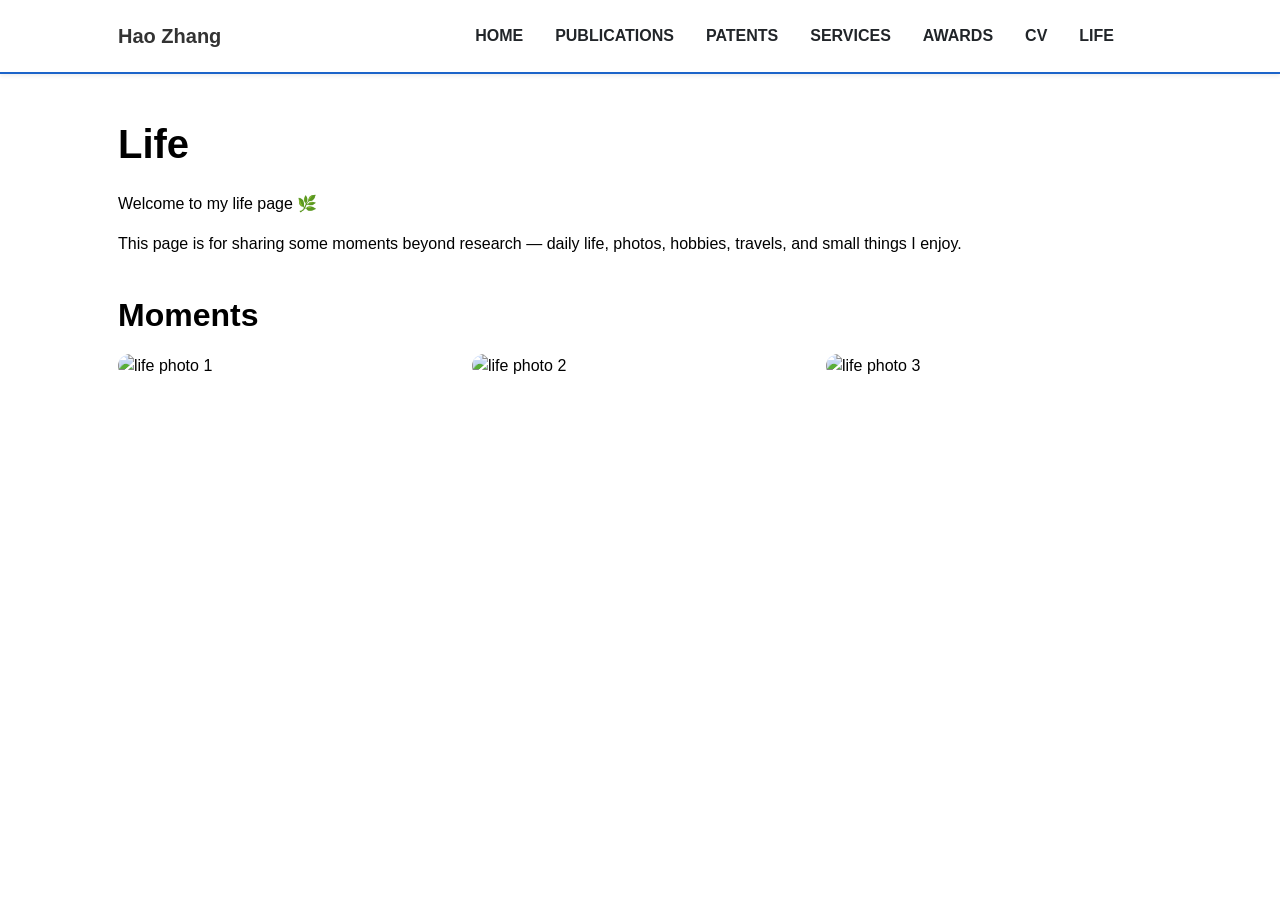
==== life.html @ d8cf9baf "ted" ====
<!DOCTYPE html>
<html lang="en">
<head>
    <meta charset="utf-8" />
    <meta name="viewport" content="width=device-width, initial-scale=1" />
    <title>Hao Zhang | Life</title>

    <link rel="icon" type="image/x-icon" href="static/assets/Hao.ico" />
    <link href="https://cdn.jsdelivr.net/npm/bootstrap-icons@1.5.0/font/bootstrap-icons.css" rel="stylesheet" />
    <link type="text/css" href="static/css/styles.css" rel="stylesheet" />
    <link type="text/css" href="static/css/main.css" rel="stylesheet" />
</head>

<body>
    <nav class="header navbar navbar-expand-lg navbar-light fixed-top shadow-sm" id="mainNav">
        <div class="container px-5">
            <a class="navbar-brand fw-bold" href="index.html">Hao Zhang</a>
            <button class="navbar-toggler" type="button" data-bs-toggle="collapse" data-bs-target="#navbarResponsive">
                MENU
                <i class="bi-list"></i>
            </button>
            <div class="collapse navbar-collapse" id="navbarResponsive">
                <ul class="navbar-nav ms-auto me-4 my-3 my-lg-0">
                    <li class="nav-item"><a class="nav-link me-lg-3" href="index.html">HOME</a></li>
                    <li class="nav-item"><a class="nav-link me-lg-3" href="index.html#publications">PUBLICATIONS</a></li>
                    <li class="nav-item"><a class="nav-link me-lg-3" href="index.html#patents">PATENTS</a></li>
                    <li class="nav-item"><a class="nav-link me-lg-3" href="index.html#services">SERVICES</a></li>
                    <li class="nav-item"><a class="nav-link me-lg-3" href="index.html#awards">AWARDS</a></li>
                    <li class="nav-item"><a class="nav-link me-lg-3" href="static/assets/Hao_Zhang_CV.pdf" target="_blank">CV</a></li>
                    <li class="nav-item"><a class="nav-link me-lg-3" href="life.html">LIFE</a></li>
                </ul>
            </div>
        </div>
    </nav>

    <section style="padding-top: 120px; padding-bottom: 40px;">
        <div class="container px-5">
            <h1 style="margin-bottom: 24px;">Life</h1>
            <p>Welcome to my life page 🌿</p>
            <p>
                This page is for sharing some moments beyond research —
                daily life, photos, hobbies, travels, and small things I enjoy.
            </p>

            <h2 style="margin-top: 40px;">Moments</h2>
            <div style="display: grid; grid-template-columns: repeat(auto-fit, minmax(220px, 1fr)); gap: 18px; margin-top: 20px;">
                <img src="static/assets/img/life1.jpg" style="width: 100%; border-radius: 14px;" alt="life photo 1">
                <img src="static/assets/img/life2.jpg" style="width: 100%; border-radius: 14px;" alt="life photo 2">
                <img src="static/assets/img/life3.jpg" style="width: 100%; border-radius: 14px;" alt="life photo 3">
            </div>
        </div>
    </section>

    <script defer src="static/js/bootstrap.bundle.min.js"></script>
</body>
</html>
---- static/css/main.css ----
@import "./styles.css";

:root {
    --h-title-color: #1c64c9;
    --background-color: #ffffff;
    --text-color: #000000;
    --top-section-bg: linear-gradient(45deg, #fcfcfc, #ffffff);
    --icon-color: #1c64c9;
}

body {
    background-color: var(--background-color);
    color: var(--text-color);
}

body.dark-mode {
    --h-title-color: #f0a500;
    --background-color: #3a3535;
    --text-color: #ffffff;
    --top-section-bg: linear-gradient(45deg, #2b2b2b, #1e1e1e);
    --icon-color: #f0a500;
}

/* 统一页面各 section 底色，不再区分浅灰块 */
.bg-gradient-primary-to-secondary-light,
.bg-gradient-primary-to-secondary-gray {
    background: var(--background-color) !important;
}

/* section 本体统一底色 + 压缩上下间距 */
section {
    background-color: var(--background-color);
    padding: 18px 0;
    margin: 0;
}

/* section 标题区域收紧 */
section header {
    margin-bottom: 8px;
}

section header h2 {
    font-family: "Kanit", -apple-system, BlinkMacSystemFont, "Segoe UI", Roboto, "Helvetica Neue", Arial, sans-serif, "Apple Color Emoji", "Segoe UI Emoji", "Segoe UI Symbol", "Noto Color Emoji" !important;
    color: var(--h-title-color);
    font-size: 2.3rem;
    line-height: 1.8;
    margin-top: 0;
    margin-bottom: 0;
}

/* 正文 */
section .main-body {
    font-size: 1.15rem;
    font-weight: 300;
    line-height: 2rem;
    margin-top: 0;
    padding-top: 0;
}

section .main-body > *:first-child {
    margin-top: 0;
}

section .main-body > *:last-child {
    margin-bottom: 0;
}

/* 首页里图标和 About me 的距离 */
.social-icons {
    display: flex;
    flex-wrap: wrap;
    gap: 16px;
    align-items: center;
    margin: 0 0 22px 0;
    line-height: 1;
}

.social-link {
    display: inline-flex;
    align-items: center;
    gap: 6px;
    text-decoration: none !important;
    font-size: 0.95rem;
    font-weight: 500;
    color: #444;
    transition: opacity 0.2s ease, transform 0.2s ease;
}

.social-link span {
    line-height: 1;
}

.social-link:hover {
    opacity: 0.8;
    transform: translateY(-1px);
}

.social-icons .icon-github {
    color: #000000;
}

.dark-mode .social-icons .icon-github {
    color: #ffffff;
}

.dark-mode .social-link {
    color: #eaeaea;
}

/* home 里标题别再贴上去 */
#home-md h1,
#home-md h2,
#home-md h3,
#home-md h4 {
    margin-top: 0;
    margin-bottom: 10px;
}

/* Publications 再额外收紧一点 */
#publications {
    padding-top: 8px;
    padding-bottom: 12px;
}

#publications header {
    margin-bottom: 4px;
}

#publications .main-body {
    margin-top: 0;
    padding-top: 0;
}

.pub-card:first-child {
    margin-top: 0;
}

/* 导航栏 */
.navbar .nav-link {
    color: #333;
}

.dark-mode .navbar {
    background-color: #1e1e1e !important;
    --text-color: #f0a500;
}

.navbar .nav-link:hover {
    color: #1c64c9 !important;
}

.navbar .navbar-brand {
    color: #333;
}

.navbar .navbar-brand:hover {
    color: #1c64c9 !important;
}

.dark-mode .navbar .nav-link {
    color: #ffffff !important;
}

.dark-mode .navbar .nav-link:hover {
    color: #f0a500 !important;
}

.dark-mode .navbar .navbar-brand {
    color: #ffffff !important;
}

.dark-mode .navbar .navbar-brand:hover {
    color: #f0a500 !important;
}

/* 正文链接 */
.container a {
    color: #1c64c9;
    text-decoration: none;
}

.container a:hover {
    color: #1553a4;
    text-decoration: underline;
}

.dark-mode .container a {
    color: #bb86fc;
}

.dark-mode .container a:hover {
    color: #d2a8ff;
    text-decoration: underline;
}

/* footer 链接 */
.footer a,
footer a {
    color: #ffffff !important;
}

/* 页头 */
.header {
    border-bottom: solid 2px var(--h-title-color);
    z-index: 10000;
}

.bg-bottom {
    background-color: var(--h-title-color);
}

/* 顶部大图 */
.top-section {
    position: relative;
    padding: 10rem 0;
    background-position: center;
    background-size: cover;
    height: 35rem;
}

.top-section h2 {
    font-weight: 400;
}

.top-section .top-section-content {
    position: relative;
    z-index: 1;
}

.top-section:before {
    content: "";
    position: absolute;
    top: 0;
    left: 0;
    width: 100%;
    height: 100%;
    background: rgba(0, 0, 0, 0.5);
}

/* 深色模式下也统一 section 底色 */
.dark-mode .bg-gradient-primary-to-secondary-light,
.dark-mode .bg-gradient-primary-to-secondary-gray {
    background: var(--background-color) !important;
}

.on-top {
    position: relative;
    z-index: 10000;
}

.top-bg {
    background-position: center;
    background-size: fill;
    width: 100%;
    height: 100%;
}

.top-bg::before {
    content: "";
    position: absolute;
    top: 0;
    left: 0;
    width: 100%;
    height: 100%;
    background: rgba(0, 0, 0, 0.4);
}

/* 头像 */
#avatar {
    position: relative;
    height: 0;
    top: min(-65px, max(-100px, calc(-1 * 100vw / 12)));
    max-width: 55em;
    margin: 0 1.5rem 0 0;
    float: right;
    z-index: 9000;
}

#avatar img {
    height: max(150px, min(230px, calc(100vw / 6)));
    box-shadow: 5px 5px 5px rgba(0, 0, 0, 0.2);
}

@media screen and (max-width: 991px) {
    #avatar {
        margin: 0;
    }
}

/* publication 卡片 */
.pub-card {
    display: flex;
    align-items: flex-start;
    gap: 20px;
    margin: 0 0 22px 0;
    padding: 18px;
    border: 1px solid rgba(0, 0, 0, 0.08);
    border-radius: 16px;
    background: var(--background-color);
    box-shadow: 0 2px 10px rgba(0, 0, 0, 0.04);
}

.pub-image-wrap {
    width: 420px;
    max-width: 48%;
    overflow: hidden;
    border-radius: 12px;
    flex-shrink: 0;
}

.pub-image {
    width: 100%;
    height: auto;
    display: block;
    border-radius: 12px;
    transition: transform 0.35s ease;
}

.pub-image:hover {
    transform: scale(1.08);
}

.pub-content {
    flex: 1;
}

.pub-authors,
.pub-title,
.pub-venue,
.pub-links {
    margin: 0 0 10px 0;
    line-height: 1.6;
}

.pub-title {
    font-size: 1.25rem;
    font-weight: 700;
}

.pub-venue {
    font-style: italic;
    color: #555;
}

.dark-mode .pub-venue {
    color: #d0d0d0;
}

.pub-links a {
    text-decoration: none;
}

.pub-links a:hover {
    text-decoration: underline;
}

@media screen and (max-width: 768px) {
    .pub-card {
        flex-direction: column;
    }

    .pub-image-wrap {
        width: 100%;
        max-width: 100%;
    }
}

/* 主题切换按钮 */
#theme-toggle {
    background: none;
    border: none;
    font-size: 1.5rem;
    padding: 0;
    vertical-align: middle;
    border-radius: 5px;
    margin-left: 10px;
    cursor: pointer;
    transition: background-color 0.3s ease-in-out;
}

#theme-toggle:hover {
    transform: scale(1.1);
}
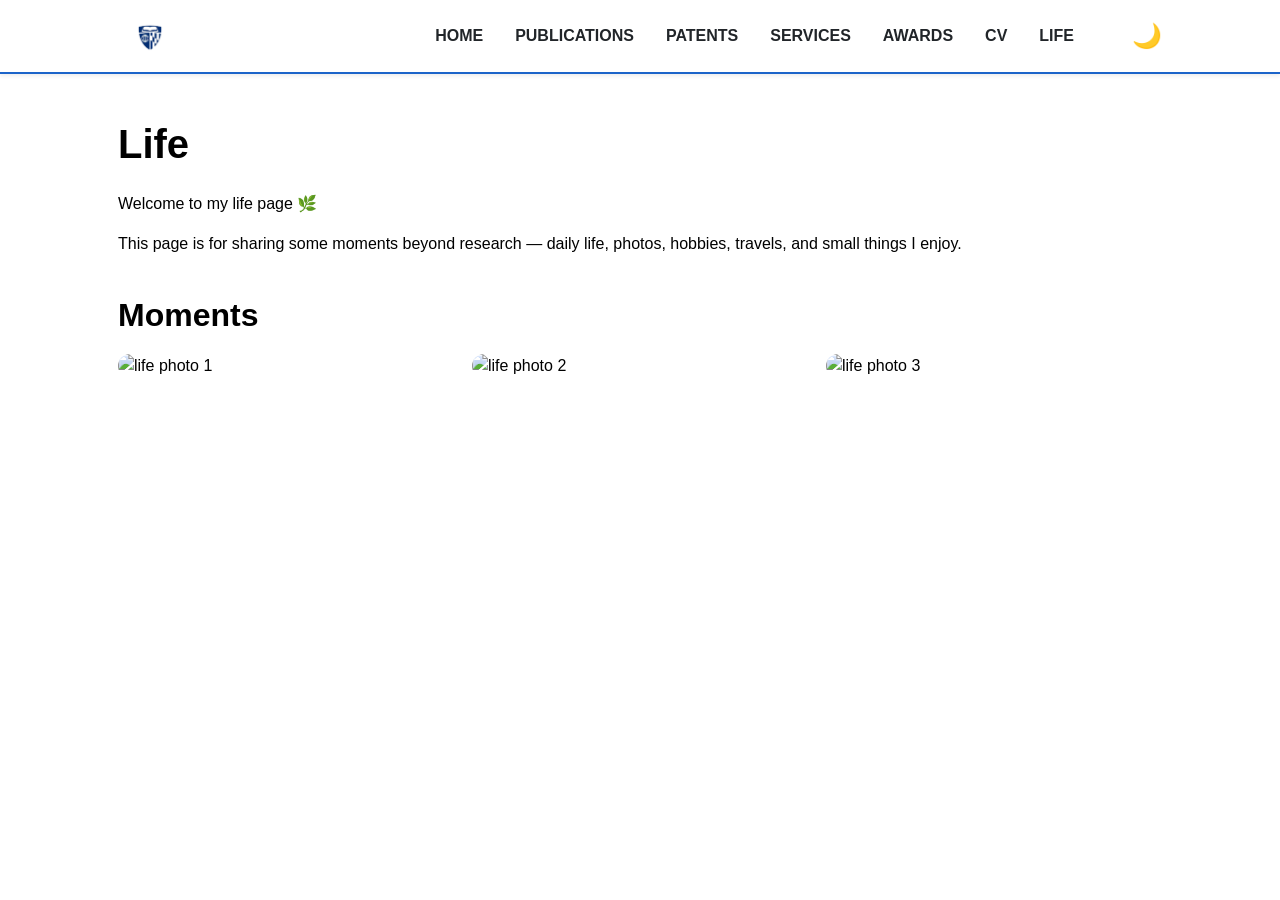
==== commit e9360bd4: "ted" ====
--- a/life.html
+++ b/life.html
@@ -11,25 +11,45 @@
     <link type="text/css" href="static/css/main.css" rel="stylesheet" />
 </head>
 
-<body>
+<body id="page-top">
+    <!-- Navigation-->
     <nav class="header navbar navbar-expand-lg navbar-light fixed-top shadow-sm" id="mainNav">
         <div class="container px-5">
-            <a class="navbar-brand fw-bold" href="index.html">Hao Zhang</a>
-            <button class="navbar-toggler" type="button" data-bs-toggle="collapse" data-bs-target="#navbarResponsive">
+            <a id="page-top-title" class="navbar-brand fw-bold" href="#page-top"></a>
+            <a href="#page-top"><img id="logo" src="static/assets/img/jhu_logo.png" style="width: 2rem;"></a>
+            <button class="navbar-toggler" type="button" data-bs-toggle="collapse" data-bs-target="#navbarResponsive"
+                aria-controls="navbarResponsive" aria-expanded="false" aria-label="Toggle navigation">
                 MENU
                 <i class="bi-list"></i>
             </button>
             <div class="collapse navbar-collapse" id="navbarResponsive">
                 <ul class="navbar-nav ms-auto me-4 my-3 my-lg-0">
-                    <li class="nav-item"><a class="nav-link me-lg-3" href="index.html">HOME</a></li>
-                    <li class="nav-item"><a class="nav-link me-lg-3" href="index.html#publications">PUBLICATIONS</a></li>
-                    <li class="nav-item"><a class="nav-link me-lg-3" href="index.html#patents">PATENTS</a></li>
-                    <li class="nav-item"><a class="nav-link me-lg-3" href="index.html#services">SERVICES</a></li>
-                    <li class="nav-item"><a class="nav-link me-lg-3" href="index.html#awards">AWARDS</a></li>
-                    <li class="nav-item"><a class="nav-link me-lg-3" href="static/assets/Hao_Zhang_CV.pdf" target="_blank">CV</a></li>
-                    <li class="nav-item"><a class="nav-link me-lg-3" href="life.html">LIFE</a></li>
+                    <li class="nav-item">
+                        <a class="nav-link me-lg-3" href="#page-top">HOME</a>
+                    </li>
+                    <li class="nav-item">
+                        <a class="nav-link me-lg-3" href="#publications">PUBLICATIONS</a>
+                    </li>
+                    <li class="nav-item">
+                        <a class="nav-link me-lg-3" href="#patents">PATENTS</a>
+                    </li>
+                    <li class="nav-item">
+                        <a class="nav-link me-lg-3" href="#services">SERVICES</a>
+                    </li>
+                    <li class="nav-item">
+                        <a class="nav-link me-lg-3" href="#awards">AWARDS</a>   
+                    </li>
+                    <li class="nav-item">
+                        <a class="nav-link me-lg-3" href="static/assets/CV.pdf" target="_blank">CV</a>
+                    </li>
+                    <li class="nav-item">
+                        <a class="nav-link me-lg-3" href="life.html">LIFE</a>
+                    </li>
                 </ul>
             </div>
+            <button id="theme-toggle">
+                🌙
+            </button>
         </div>
     </nav>
 
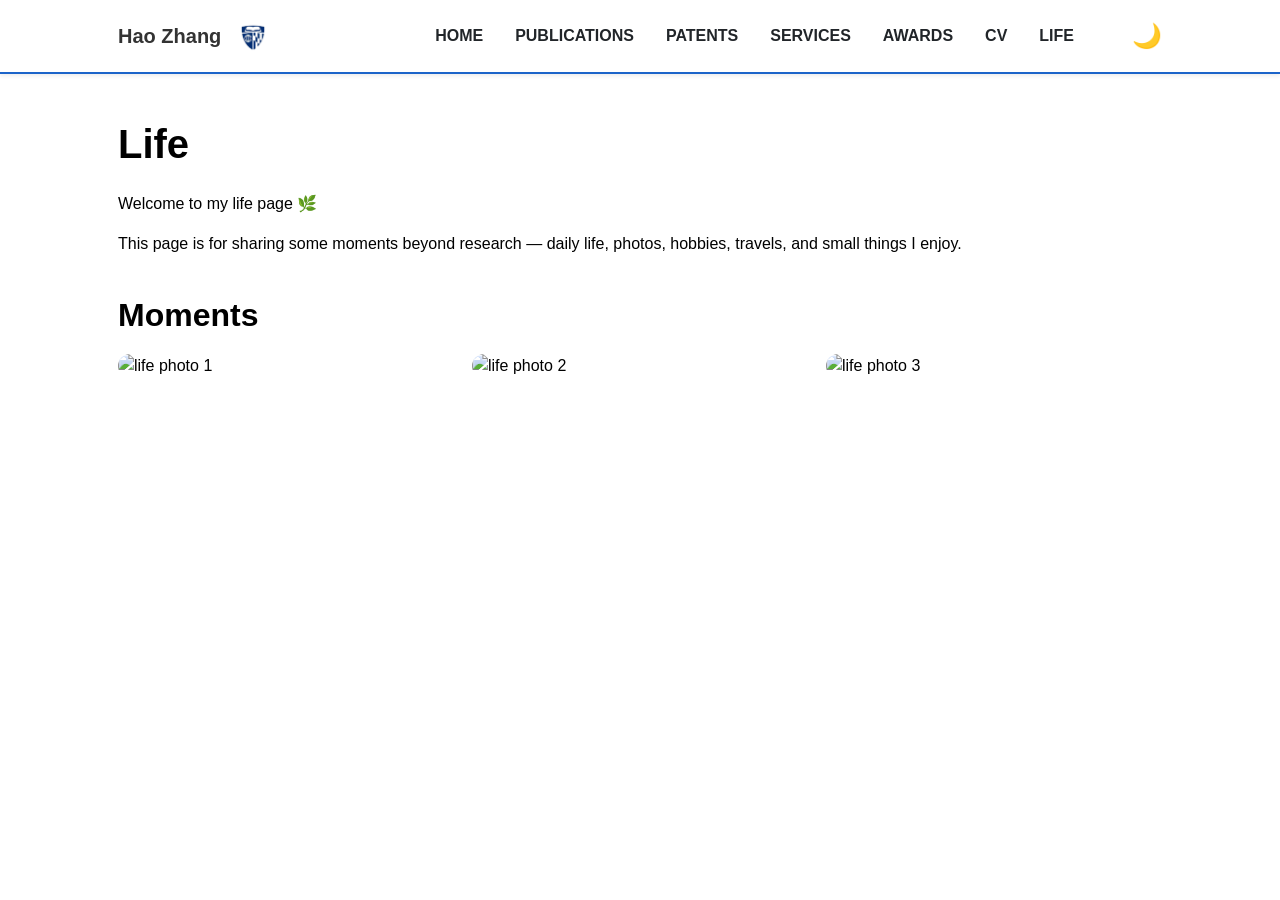
==== commit 5693d57e: "ted" ====
--- a/life.html
+++ b/life.html
@@ -15,29 +15,31 @@
     <!-- Navigation-->
     <nav class="header navbar navbar-expand-lg navbar-light fixed-top shadow-sm" id="mainNav">
         <div class="container px-5">
-            <a id="page-top-title" class="navbar-brand fw-bold" href="#page-top"></a>
-            <a href="#page-top"><img id="logo" src="static/assets/img/jhu_logo.png" style="width: 2rem;"></a>
+            <a class="navbar-brand fw-bold" href="index.html">Hao Zhang</a>
+            <a href="index.html"><img id="logo" src="static/assets/img/jhu_logo.png" style="width: 2rem;" alt="JHU logo"></a>
+
             <button class="navbar-toggler" type="button" data-bs-toggle="collapse" data-bs-target="#navbarResponsive"
                 aria-controls="navbarResponsive" aria-expanded="false" aria-label="Toggle navigation">
                 MENU
                 <i class="bi-list"></i>
             </button>
+
             <div class="collapse navbar-collapse" id="navbarResponsive">
                 <ul class="navbar-nav ms-auto me-4 my-3 my-lg-0">
                     <li class="nav-item">
-                        <a class="nav-link me-lg-3" href="#page-top">HOME</a>
+                        <a class="nav-link me-lg-3" href="index.html#page-top">HOME</a>
                     </li>
                     <li class="nav-item">
-                        <a class="nav-link me-lg-3" href="#publications">PUBLICATIONS</a>
+                        <a class="nav-link me-lg-3" href="index.html#publications">PUBLICATIONS</a>
                     </li>
                     <li class="nav-item">
-                        <a class="nav-link me-lg-3" href="#patents">PATENTS</a>
+                        <a class="nav-link me-lg-3" href="index.html#patents">PATENTS</a>
                     </li>
                     <li class="nav-item">
-                        <a class="nav-link me-lg-3" href="#services">SERVICES</a>
+                        <a class="nav-link me-lg-3" href="index.html#services">SERVICES</a>
                     </li>
                     <li class="nav-item">
-                        <a class="nav-link me-lg-3" href="#awards">AWARDS</a>   
+                        <a class="nav-link me-lg-3" href="index.html#awards">AWARDS</a>
                     </li>
                     <li class="nav-item">
                         <a class="nav-link me-lg-3" href="static/assets/CV.pdf" target="_blank">CV</a>
@@ -47,6 +49,7 @@
                     </li>
                 </ul>
             </div>
+
             <button id="theme-toggle">
                 🌙
             </button>
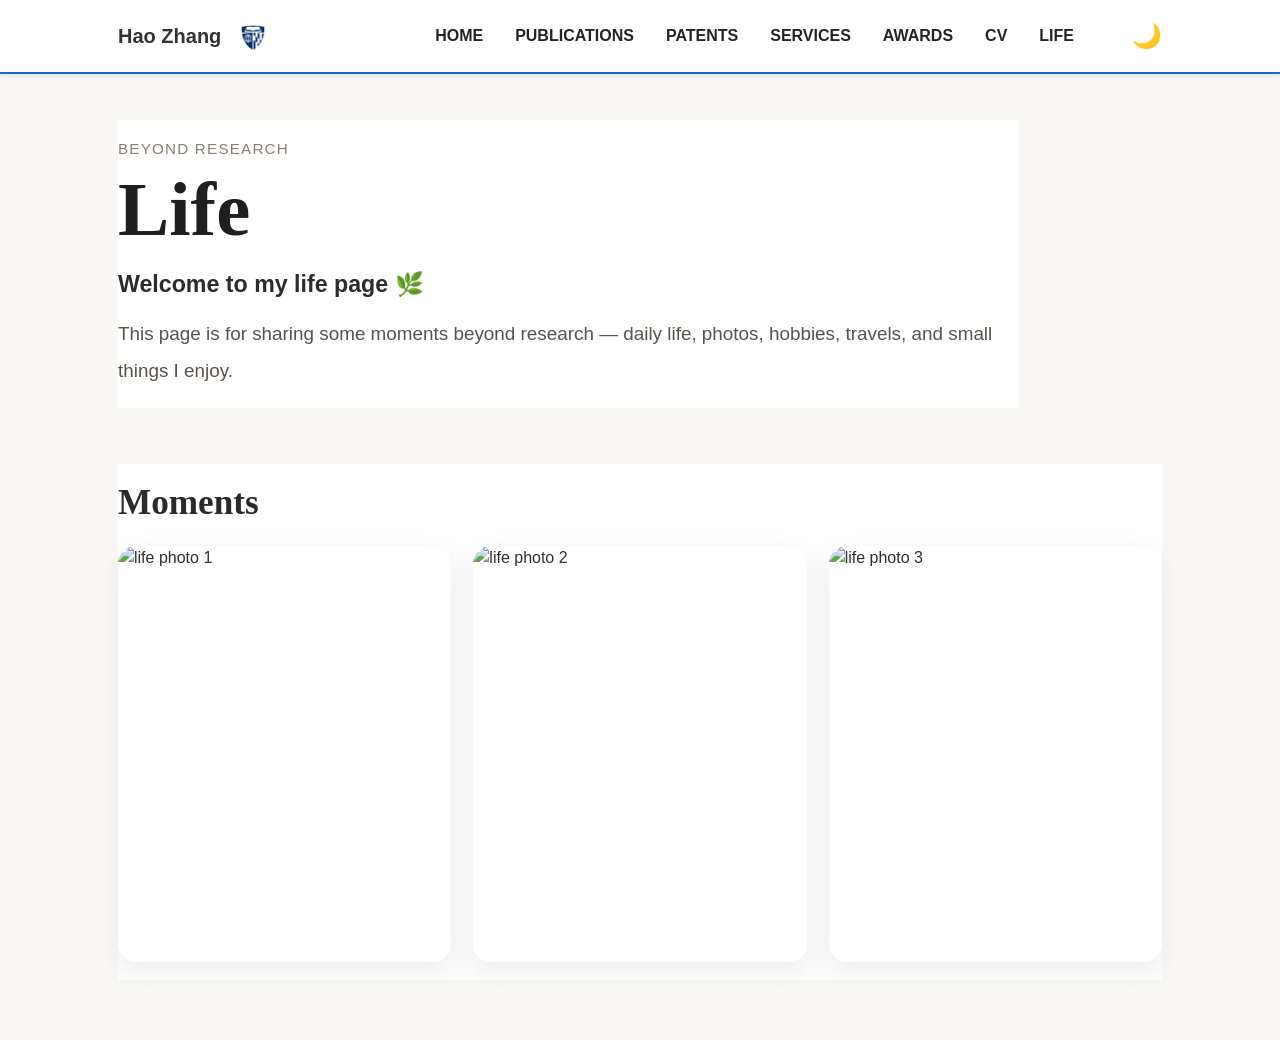
==== commit a11d5e0e: "ted" ====
--- a/life.html
+++ b/life.html
@@ -11,8 +11,7 @@
     <link type="text/css" href="static/css/main.css" rel="stylesheet" />
 </head>
 
-<body id="page-top">
-    <!-- Navigation-->
+<body id="page-top" class="life-page">
     <nav class="header navbar navbar-expand-lg navbar-light fixed-top shadow-sm" id="mainNav">
         <div class="container px-5">
             <a class="navbar-brand fw-bold" href="index.html">Hao Zhang</a>
@@ -26,53 +25,44 @@
 
             <div class="collapse navbar-collapse" id="navbarResponsive">
                 <ul class="navbar-nav ms-auto me-4 my-3 my-lg-0">
-                    <li class="nav-item">
-                        <a class="nav-link me-lg-3" href="index.html#page-top">HOME</a>
-                    </li>
-                    <li class="nav-item">
-                        <a class="nav-link me-lg-3" href="index.html#publications">PUBLICATIONS</a>
-                    </li>
-                    <li class="nav-item">
-                        <a class="nav-link me-lg-3" href="index.html#patents">PATENTS</a>
-                    </li>
-                    <li class="nav-item">
-                        <a class="nav-link me-lg-3" href="index.html#services">SERVICES</a>
-                    </li>
-                    <li class="nav-item">
-                        <a class="nav-link me-lg-3" href="index.html#awards">AWARDS</a>
-                    </li>
-                    <li class="nav-item">
-                        <a class="nav-link me-lg-3" href="static/assets/CV.pdf" target="_blank">CV</a>
-                    </li>
-                    <li class="nav-item">
-                        <a class="nav-link me-lg-3" href="life.html">LIFE</a>
-                    </li>
+                    <li class="nav-item"><a class="nav-link me-lg-3" href="index.html#page-top">HOME</a></li>
+                    <li class="nav-item"><a class="nav-link me-lg-3" href="index.html#publications">PUBLICATIONS</a></li>
+                    <li class="nav-item"><a class="nav-link me-lg-3" href="index.html#patents">PATENTS</a></li>
+                    <li class="nav-item"><a class="nav-link me-lg-3" href="index.html#services">SERVICES</a></li>
+                    <li class="nav-item"><a class="nav-link me-lg-3" href="index.html#awards">AWARDS</a></li>
+                    <li class="nav-item"><a class="nav-link me-lg-3" href="static/assets/CV.pdf" target="_blank">CV</a></li>
+                    <li class="nav-item"><a class="nav-link me-lg-3" href="life.html">LIFE</a></li>
                 </ul>
             </div>
 
-            <button id="theme-toggle">
-                🌙
-            </button>
+            <button id="theme-toggle">🌙</button>
         </div>
     </nav>
 
-    <section style="padding-top: 120px; padding-bottom: 40px;">
+    <main class="life-main">
         <div class="container px-5">
-            <h1 style="margin-bottom: 24px;">Life</h1>
-            <p>Welcome to my life page 🌿</p>
-            <p>
-                This page is for sharing some moments beyond research —
-                daily life, photos, hobbies, travels, and small things I enjoy.
-            </p>
+            <section class="life-hero">
+                <p class="life-kicker">Beyond research</p>
+                <h1 class="life-title">Life</h1>
+                <p class="life-intro">
+                    Welcome to my life page 🌿
+                </p>
+                <p class="life-description">
+                    This page is for sharing some moments beyond research — daily life, photos,
+                    hobbies, travels, and small things I enjoy.
+                </p>
+            </section>
 
-            <h2 style="margin-top: 40px;">Moments</h2>
-            <div style="display: grid; grid-template-columns: repeat(auto-fit, minmax(220px, 1fr)); gap: 18px; margin-top: 20px;">
-                <img src="static/assets/img/life1.jpg" style="width: 100%; border-radius: 14px;" alt="life photo 1">
-                <img src="static/assets/img/life2.jpg" style="width: 100%; border-radius: 14px;" alt="life photo 2">
-                <img src="static/assets/img/life3.jpg" style="width: 100%; border-radius: 14px;" alt="life photo 3">
-            </div>
+            <section class="life-section">
+                <h2 class="life-section-title">Moments</h2>
+                <div class="life-gallery">
+                    <img src="static/assets/img/life1.jpg" alt="life photo 1">
+                    <img src="static/assets/img/life2.jpg" alt="life photo 2">
+                    <img src="static/assets/img/life3.jpg" alt="life photo 3">
+                </div>
+            </section>
         </div>
-    </section>
+    </main>
 
     <script defer src="static/js/bootstrap.bundle.min.js"></script>
 </body>
--- a/static/css/main.css
+++ b/static/css/main.css
@@ -380,4 +380,133 @@
 
 #theme-toggle:hover {
     transform: scale(1.1);
+}
+/* =========================
+   Life page
+   ========================= */
+
+.life-page {
+    background-color: #faf8f4;
+    color: #2f2f2f;
+}
+
+.dark-mode.life-page {
+    background-color: #2d2926;
+    color: #f3efe8;
+}
+
+.life-main {
+    padding-top: 120px;
+    padding-bottom: 60px;
+}
+
+.life-hero {
+    max-width: 900px;
+    margin-bottom: 56px;
+}
+
+.life-kicker {
+    margin-bottom: 10px;
+    font-size: 0.95rem;
+    letter-spacing: 0.08em;
+    text-transform: uppercase;
+    color: #8a7f73;
+}
+
+.dark-mode .life-kicker {
+    color: #c9bfb3;
+}
+
+.life-title {
+    margin: 0 0 18px 0;
+    font-family: "Newsreader", Georgia, serif;
+    font-size: clamp(3rem, 6vw, 5.2rem);
+    line-height: 1.02;
+    font-weight: 600;
+    color: #1f1f1f;
+}
+
+.dark-mode .life-title {
+    color: #fffaf2;
+}
+
+.life-intro {
+    margin: 0 0 14px 0;
+    font-size: 1.45rem;
+    font-weight: 600;
+    line-height: 1.5;
+    color: #2c2c2c;
+}
+
+.dark-mode .life-intro {
+    color: #f5f1ea;
+}
+
+.life-description {
+    max-width: 980px;
+    margin: 0;
+    font-size: 1.18rem;
+    line-height: 1.95;
+    color: #5b534b;
+}
+
+.dark-mode .life-description {
+    color: #ddd5ca;
+}
+
+.life-section {
+    margin-top: 18px;
+}
+
+.life-section-title {
+    margin: 0 0 22px 0;
+    font-family: "Newsreader", Georgia, serif;
+    font-size: 2.2rem;
+    font-weight: 600;
+    color: #2a2a2a;
+}
+
+.dark-mode .life-section-title {
+    color: #fffaf2;
+}
+
+.life-gallery {
+    display: grid;
+    grid-template-columns: repeat(auto-fit, minmax(260px, 1fr));
+    gap: 22px;
+}
+
+.life-gallery img {
+    width: 100%;
+    aspect-ratio: 4 / 5;
+    object-fit: cover;
+    border-radius: 18px;
+    display: block;
+    box-shadow: 0 10px 30px rgba(0, 0, 0, 0.08);
+    transition: transform 0.28s ease, box-shadow 0.28s ease;
+}
+
+.life-gallery img:hover {
+    transform: translateY(-4px);
+    box-shadow: 0 18px 36px rgba(0, 0, 0, 0.14);
+}
+
+@media screen and (max-width: 768px) {
+    .life-main {
+        padding-top: 100px;
+        padding-bottom: 40px;
+    }
+
+    .life-intro {
+        font-size: 1.2rem;
+    }
+
+    .life-description {
+        font-size: 1.05rem;
+        line-height: 1.8;
+    }
+
+    .life-section-title {
+        font-size: 1.8rem;
+    }
 }
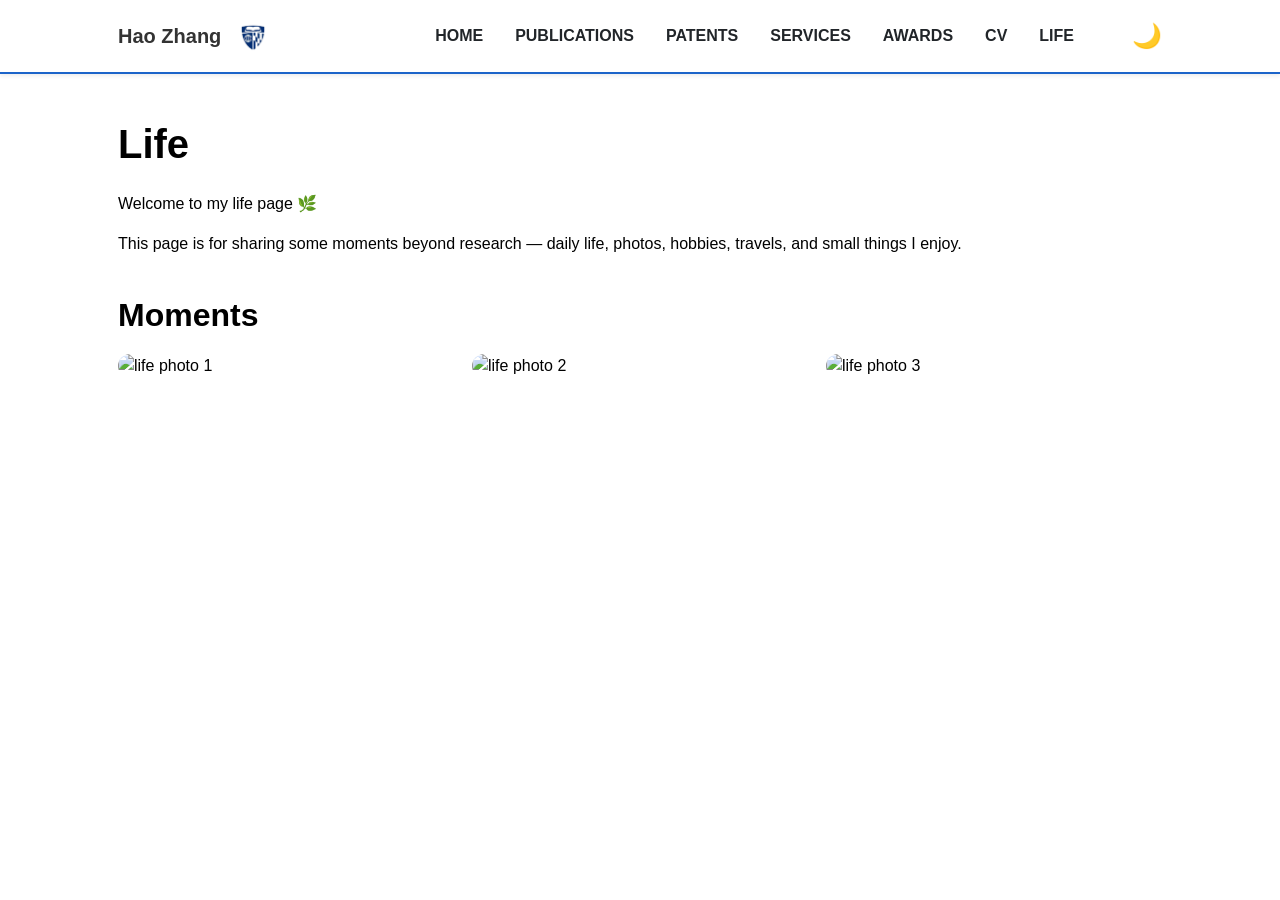
==== commit afbed588: "Revert "ted" This reverts commit a11d5e0eea27da2e92d612244174e0310d980bd1." ====
--- a/life.html
+++ b/life.html
@@ -11,7 +11,8 @@
     <link type="text/css" href="static/css/main.css" rel="stylesheet" />
 </head>
 
-<body id="page-top" class="life-page">
+<body id="page-top">
+    <!-- Navigation-->
     <nav class="header navbar navbar-expand-lg navbar-light fixed-top shadow-sm" id="mainNav">
         <div class="container px-5">
             <a class="navbar-brand fw-bold" href="index.html">Hao Zhang</a>
@@ -25,44 +26,53 @@
 
             <div class="collapse navbar-collapse" id="navbarResponsive">
                 <ul class="navbar-nav ms-auto me-4 my-3 my-lg-0">
-                    <li class="nav-item"><a class="nav-link me-lg-3" href="index.html#page-top">HOME</a></li>
-                    <li class="nav-item"><a class="nav-link me-lg-3" href="index.html#publications">PUBLICATIONS</a></li>
-                    <li class="nav-item"><a class="nav-link me-lg-3" href="index.html#patents">PATENTS</a></li>
-                    <li class="nav-item"><a class="nav-link me-lg-3" href="index.html#services">SERVICES</a></li>
-                    <li class="nav-item"><a class="nav-link me-lg-3" href="index.html#awards">AWARDS</a></li>
-                    <li class="nav-item"><a class="nav-link me-lg-3" href="static/assets/CV.pdf" target="_blank">CV</a></li>
-                    <li class="nav-item"><a class="nav-link me-lg-3" href="life.html">LIFE</a></li>
+                    <li class="nav-item">
+                        <a class="nav-link me-lg-3" href="index.html#page-top">HOME</a>
+                    </li>
+                    <li class="nav-item">
+                        <a class="nav-link me-lg-3" href="index.html#publications">PUBLICATIONS</a>
+                    </li>
+                    <li class="nav-item">
+                        <a class="nav-link me-lg-3" href="index.html#patents">PATENTS</a>
+                    </li>
+                    <li class="nav-item">
+                        <a class="nav-link me-lg-3" href="index.html#services">SERVICES</a>
+                    </li>
+                    <li class="nav-item">
+                        <a class="nav-link me-lg-3" href="index.html#awards">AWARDS</a>
+                    </li>
+                    <li class="nav-item">
+                        <a class="nav-link me-lg-3" href="static/assets/CV.pdf" target="_blank">CV</a>
+                    </li>
+                    <li class="nav-item">
+                        <a class="nav-link me-lg-3" href="life.html">LIFE</a>
+                    </li>
                 </ul>
             </div>
 
-            <button id="theme-toggle">🌙</button>
+            <button id="theme-toggle">
+                🌙
+            </button>
         </div>
     </nav>
 
-    <main class="life-main">
+    <section style="padding-top: 120px; padding-bottom: 40px;">
         <div class="container px-5">
-            <section class="life-hero">
-                <p class="life-kicker">Beyond research</p>
-                <h1 class="life-title">Life</h1>
-                <p class="life-intro">
-                    Welcome to my life page 🌿
-                </p>
-                <p class="life-description">
-                    This page is for sharing some moments beyond research — daily life, photos,
-                    hobbies, travels, and small things I enjoy.
-                </p>
-            </section>
+            <h1 style="margin-bottom: 24px;">Life</h1>
+            <p>Welcome to my life page 🌿</p>
+            <p>
+                This page is for sharing some moments beyond research —
+                daily life, photos, hobbies, travels, and small things I enjoy.
+            </p>
 
-            <section class="life-section">
-                <h2 class="life-section-title">Moments</h2>
-                <div class="life-gallery">
-                    <img src="static/assets/img/life1.jpg" alt="life photo 1">
-                    <img src="static/assets/img/life2.jpg" alt="life photo 2">
-                    <img src="static/assets/img/life3.jpg" alt="life photo 3">
-                </div>
-            </section>
+            <h2 style="margin-top: 40px;">Moments</h2>
+            <div style="display: grid; grid-template-columns: repeat(auto-fit, minmax(220px, 1fr)); gap: 18px; margin-top: 20px;">
+                <img src="static/assets/img/life1.jpg" style="width: 100%; border-radius: 14px;" alt="life photo 1">
+                <img src="static/assets/img/life2.jpg" style="width: 100%; border-radius: 14px;" alt="life photo 2">
+                <img src="static/assets/img/life3.jpg" style="width: 100%; border-radius: 14px;" alt="life photo 3">
+            </div>
         </div>
-    </main>
+    </section>
 
     <script defer src="static/js/bootstrap.bundle.min.js"></script>
 </body>
--- a/static/css/main.css
+++ b/static/css/main.css
@@ -380,133 +380,4 @@
 
 #theme-toggle:hover {
     transform: scale(1.1);
-}
-/* =========================
-   Life page
-   ========================= */
-
-.life-page {
-    background-color: #faf8f4;
-    color: #2f2f2f;
-}
-
-.dark-mode.life-page {
-    background-color: #2d2926;
-    color: #f3efe8;
-}
-
-.life-main {
-    padding-top: 120px;
-    padding-bottom: 60px;
-}
-
-.life-hero {
-    max-width: 900px;
-    margin-bottom: 56px;
-}
-
-.life-kicker {
-    margin-bottom: 10px;
-    font-size: 0.95rem;
-    letter-spacing: 0.08em;
-    text-transform: uppercase;
-    color: #8a7f73;
-}
-
-.dark-mode .life-kicker {
-    color: #c9bfb3;
-}
-
-.life-title {
-    margin: 0 0 18px 0;
-    font-family: "Newsreader", Georgia, serif;
-    font-size: clamp(3rem, 6vw, 5.2rem);
-    line-height: 1.02;
-    font-weight: 600;
-    color: #1f1f1f;
-}
-
-.dark-mode .life-title {
-    color: #fffaf2;
-}
-
-.life-intro {
-    margin: 0 0 14px 0;
-    font-size: 1.45rem;
-    font-weight: 600;
-    line-height: 1.5;
-    color: #2c2c2c;
-}
-
-.dark-mode .life-intro {
-    color: #f5f1ea;
-}
-
-.life-description {
-    max-width: 980px;
-    margin: 0;
-    font-size: 1.18rem;
-    line-height: 1.95;
-    color: #5b534b;
-}
-
-.dark-mode .life-description {
-    color: #ddd5ca;
-}
-
-.life-section {
-    margin-top: 18px;
-}
-
-.life-section-title {
-    margin: 0 0 22px 0;
-    font-family: "Newsreader", Georgia, serif;
-    font-size: 2.2rem;
-    font-weight: 600;
-    color: #2a2a2a;
-}
-
-.dark-mode .life-section-title {
-    color: #fffaf2;
-}
-
-.life-gallery {
-    display: grid;
-    grid-template-columns: repeat(auto-fit, minmax(260px, 1fr));
-    gap: 22px;
-}
-
-.life-gallery img {
-    width: 100%;
-    aspect-ratio: 4 / 5;
-    object-fit: cover;
-    border-radius: 18px;
-    display: block;
-    box-shadow: 0 10px 30px rgba(0, 0, 0, 0.08);
-    transition: transform 0.28s ease, box-shadow 0.28s ease;
-}
-
-.life-gallery img:hover {
-    transform: translateY(-4px);
-    box-shadow: 0 18px 36px rgba(0, 0, 0, 0.14);
-}
-
-@media screen and (max-width: 768px) {
-    .life-main {
-        padding-top: 100px;
-        padding-bottom: 40px;
-    }
-
-    .life-intro {
-        font-size: 1.2rem;
-    }
-
-    .life-description {
-        font-size: 1.05rem;
-        line-height: 1.8;
-    }
-
-    .life-section-title {
-        font-size: 1.8rem;
-    }
 }
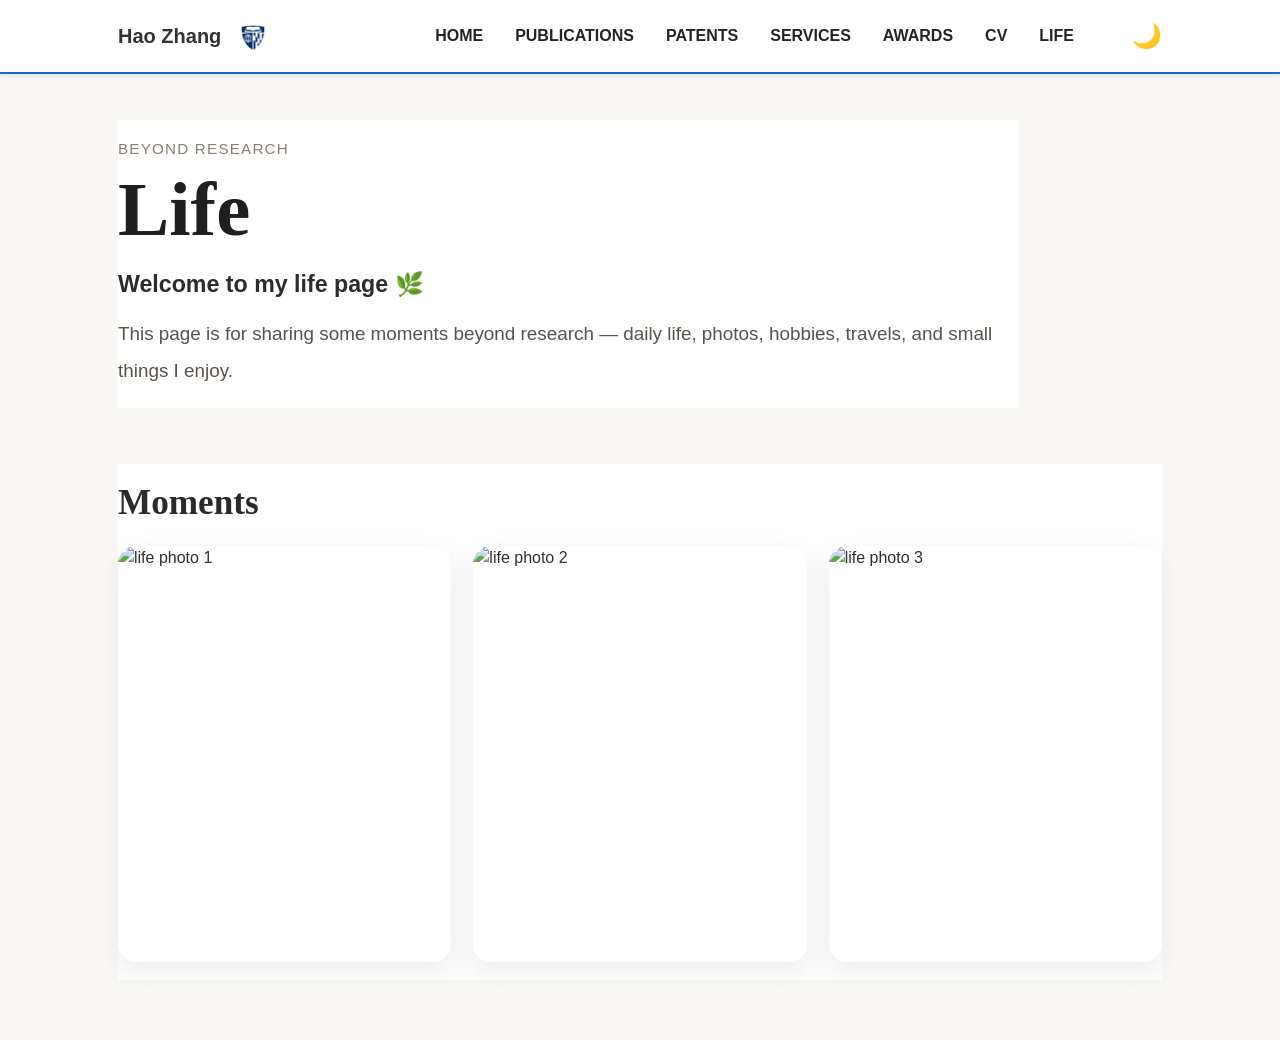
==== commit 57ae70db: "ted" ====
--- a/life.html
+++ b/life.html
@@ -11,8 +11,7 @@
     <link type="text/css" href="static/css/main.css" rel="stylesheet" />
 </head>
 
-<body id="page-top">
-    <!-- Navigation-->
+<body id="page-top" class="life-page">
     <nav class="header navbar navbar-expand-lg navbar-light fixed-top shadow-sm" id="mainNav">
         <div class="container px-5">
             <a class="navbar-brand fw-bold" href="index.html">Hao Zhang</a>
@@ -26,53 +25,44 @@
 
             <div class="collapse navbar-collapse" id="navbarResponsive">
                 <ul class="navbar-nav ms-auto me-4 my-3 my-lg-0">
-                    <li class="nav-item">
-                        <a class="nav-link me-lg-3" href="index.html#page-top">HOME</a>
-                    </li>
-                    <li class="nav-item">
-                        <a class="nav-link me-lg-3" href="index.html#publications">PUBLICATIONS</a>
-                    </li>
-                    <li class="nav-item">
-                        <a class="nav-link me-lg-3" href="index.html#patents">PATENTS</a>
-                    </li>
-                    <li class="nav-item">
-                        <a class="nav-link me-lg-3" href="index.html#services">SERVICES</a>
-                    </li>
-                    <li class="nav-item">
-                        <a class="nav-link me-lg-3" href="index.html#awards">AWARDS</a>
-                    </li>
-                    <li class="nav-item">
-                        <a class="nav-link me-lg-3" href="static/assets/CV.pdf" target="_blank">CV</a>
-                    </li>
-                    <li class="nav-item">
-                        <a class="nav-link me-lg-3" href="life.html">LIFE</a>
-                    </li>
+                    <li class="nav-item"><a class="nav-link me-lg-3" href="index.html#page-top">HOME</a></li>
+                    <li class="nav-item"><a class="nav-link me-lg-3" href="index.html#publications">PUBLICATIONS</a></li>
+                    <li class="nav-item"><a class="nav-link me-lg-3" href="index.html#patents">PATENTS</a></li>
+                    <li class="nav-item"><a class="nav-link me-lg-3" href="index.html#services">SERVICES</a></li>
+                    <li class="nav-item"><a class="nav-link me-lg-3" href="index.html#awards">AWARDS</a></li>
+                    <li class="nav-item"><a class="nav-link me-lg-3" href="static/assets/CV.pdf" target="_blank">CV</a></li>
+                    <li class="nav-item"><a class="nav-link me-lg-3" href="life.html">LIFE</a></li>
                 </ul>
             </div>
 
-            <button id="theme-toggle">
-                🌙
-            </button>
+            <button id="theme-toggle">🌙</button>
         </div>
     </nav>
 
-    <section style="padding-top: 120px; padding-bottom: 40px;">
+    <main class="life-main">
         <div class="container px-5">
-            <h1 style="margin-bottom: 24px;">Life</h1>
-            <p>Welcome to my life page 🌿</p>
-            <p>
-                This page is for sharing some moments beyond research —
-                daily life, photos, hobbies, travels, and small things I enjoy.
-            </p>
+            <section class="life-hero">
+                <p class="life-kicker">Beyond research</p>
+                <h1 class="life-title">Life</h1>
+                <p class="life-intro">
+                    Welcome to my life page 🌿
+                </p>
+                <p class="life-description">
+                    This page is for sharing some moments beyond research — daily life, photos,
+                    hobbies, travels, and small things I enjoy.
+                </p>
+            </section>
 
-            <h2 style="margin-top: 40px;">Moments</h2>
-            <div style="display: grid; grid-template-columns: repeat(auto-fit, minmax(220px, 1fr)); gap: 18px; margin-top: 20px;">
-                <img src="static/assets/img/life1.jpg" style="width: 100%; border-radius: 14px;" alt="life photo 1">
-                <img src="static/assets/img/life2.jpg" style="width: 100%; border-radius: 14px;" alt="life photo 2">
-                <img src="static/assets/img/life3.jpg" style="width: 100%; border-radius: 14px;" alt="life photo 3">
-            </div>
+            <section class="life-section">
+                <h2 class="life-section-title">Moments</h2>
+                <div class="life-gallery">
+                    <img src="static/assets/img/life1.jpg" alt="life photo 1">
+                    <img src="static/assets/img/life2.jpg" alt="life photo 2">
+                    <img src="static/assets/img/life3.jpg" alt="life photo 3">
+                </div>
+            </section>
         </div>
-    </section>
+    </main>
 
     <script defer src="static/js/bootstrap.bundle.min.js"></script>
 </body>
--- a/static/css/main.css
+++ b/static/css/main.css
@@ -380,4 +380,133 @@
 
 #theme-toggle:hover {
     transform: scale(1.1);
+}
+/* =========================
+   Life page
+   ========================= */
+
+.life-page {
+    background-color: #faf8f4;
+    color: #2f2f2f;
+}
+
+.dark-mode.life-page {
+    background-color: #2d2926;
+    color: #f3efe8;
+}
+
+.life-main {
+    padding-top: 120px;
+    padding-bottom: 60px;
+}
+
+.life-hero {
+    max-width: 900px;
+    margin-bottom: 56px;
+}
+
+.life-kicker {
+    margin-bottom: 10px;
+    font-size: 0.95rem;
+    letter-spacing: 0.08em;
+    text-transform: uppercase;
+    color: #8a7f73;
+}
+
+.dark-mode .life-kicker {
+    color: #c9bfb3;
+}
+
+.life-title {
+    margin: 0 0 18px 0;
+    font-family: "Newsreader", Georgia, serif;
+    font-size: clamp(3rem, 6vw, 5.2rem);
+    line-height: 1.02;
+    font-weight: 600;
+    color: #1f1f1f;
+}
+
+.dark-mode .life-title {
+    color: #fffaf2;
+}
+
+.life-intro {
+    margin: 0 0 14px 0;
+    font-size: 1.45rem;
+    font-weight: 600;
+    line-height: 1.5;
+    color: #2c2c2c;
+}
+
+.dark-mode .life-intro {
+    color: #f5f1ea;
+}
+
+.life-description {
+    max-width: 980px;
+    margin: 0;
+    font-size: 1.18rem;
+    line-height: 1.95;
+    color: #5b534b;
+}
+
+.dark-mode .life-description {
+    color: #ddd5ca;
+}
+
+.life-section {
+    margin-top: 18px;
+}
+
+.life-section-title {
+    margin: 0 0 22px 0;
+    font-family: "Newsreader", Georgia, serif;
+    font-size: 2.2rem;
+    font-weight: 600;
+    color: #2a2a2a;
+}
+
+.dark-mode .life-section-title {
+    color: #fffaf2;
+}
+
+.life-gallery {
+    display: grid;
+    grid-template-columns: repeat(auto-fit, minmax(260px, 1fr));
+    gap: 22px;
+}
+
+.life-gallery img {
+    width: 100%;
+    aspect-ratio: 4 / 5;
+    object-fit: cover;
+    border-radius: 18px;
+    display: block;
+    box-shadow: 0 10px 30px rgba(0, 0, 0, 0.08);
+    transition: transform 0.28s ease, box-shadow 0.28s ease;
+}
+
+.life-gallery img:hover {
+    transform: translateY(-4px);
+    box-shadow: 0 18px 36px rgba(0, 0, 0, 0.14);
+}
+
+@media screen and (max-width: 768px) {
+    .life-main {
+        padding-top: 100px;
+        padding-bottom: 40px;
+    }
+
+    .life-intro {
+        font-size: 1.2rem;
+    }
+
+    .life-description {
+        font-size: 1.05rem;
+        line-height: 1.8;
+    }
+
+    .life-section-title {
+        font-size: 1.8rem;
+    }
 }
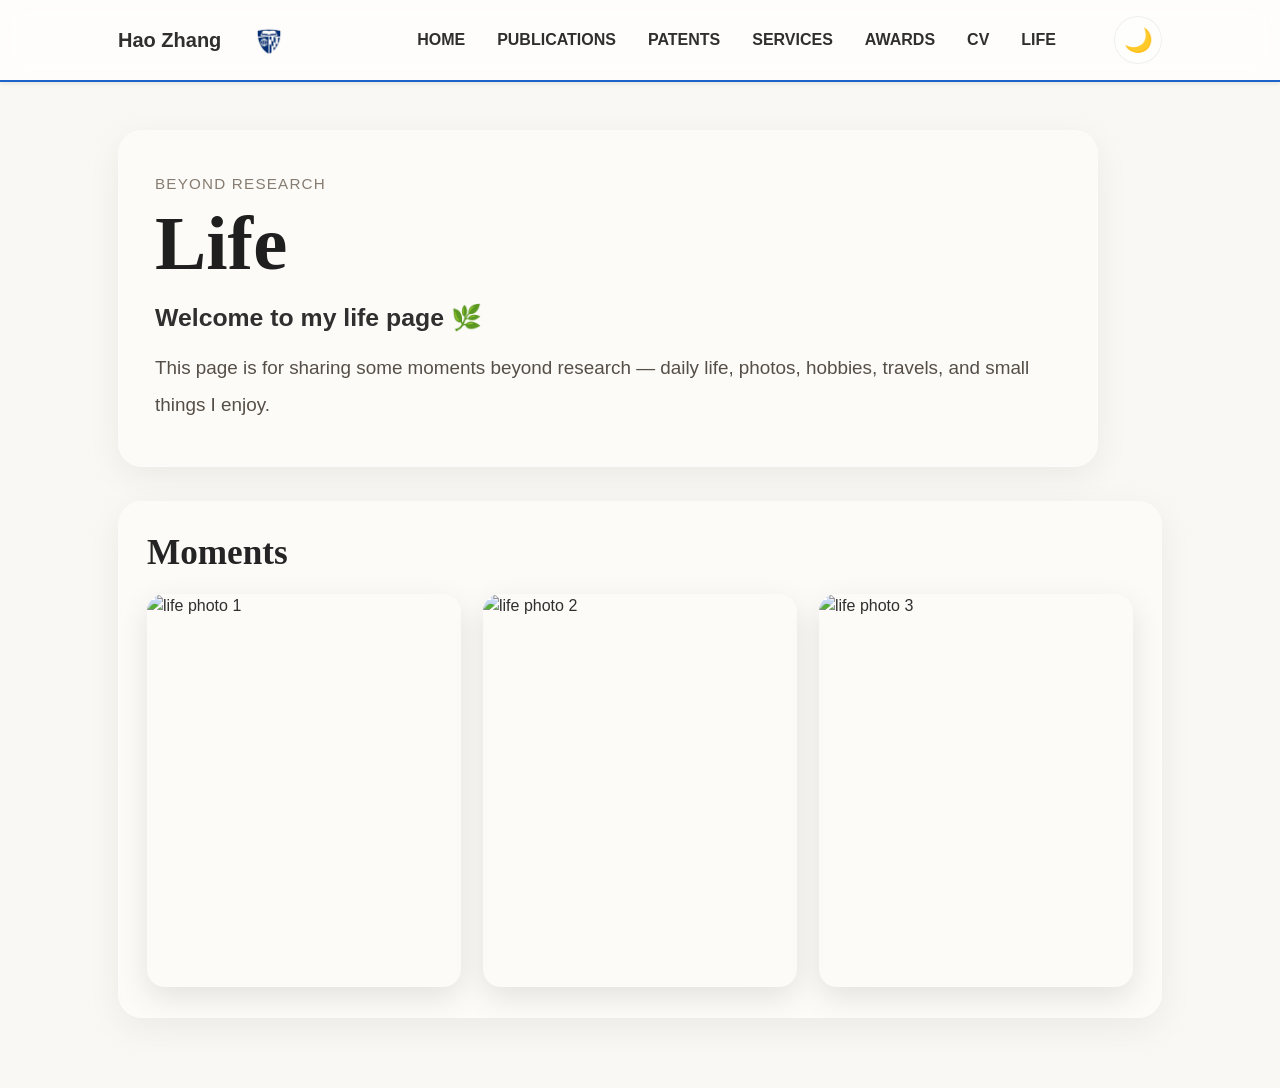
==== commit ec3eba77: "ted" ====
--- a/life.html
+++ b/life.html
@@ -14,8 +14,12 @@
 <body id="page-top" class="life-page">
     <nav class="header navbar navbar-expand-lg navbar-light fixed-top shadow-sm" id="mainNav">
         <div class="container px-5">
-            <a class="navbar-brand fw-bold" href="index.html">Hao Zhang</a>
-            <a href="index.html"><img id="logo" src="static/assets/img/jhu_logo.png" style="width: 2rem;" alt="JHU logo"></a>
+            <div class="d-flex align-items-center gap-3">
+                <a class="navbar-brand fw-bold" href="index.html">Hao Zhang</a>
+                <a href="index.html">
+                    <img id="logo" src="static/assets/img/jhu_logo.png" style="width: 2rem;" alt="JHU logo">
+                </a>
+            </div>
 
             <button class="navbar-toggler" type="button" data-bs-toggle="collapse" data-bs-target="#navbarResponsive"
                 aria-controls="navbarResponsive" aria-expanded="false" aria-label="Toggle navigation">
@@ -35,18 +39,16 @@
                 </ul>
             </div>
 
-            <button id="theme-toggle">🌙</button>
+            <button id="theme-toggle" aria-label="Toggle theme">🌙</button>
         </div>
     </nav>
 
     <main class="life-main">
         <div class="container px-5">
             <section class="life-hero">
-                <p class="life-kicker">Beyond research</p>
+                <p class="life-kicker">Beyond Research</p>
                 <h1 class="life-title">Life</h1>
-                <p class="life-intro">
-                    Welcome to my life page 🌿
-                </p>
+                <p class="life-intro">Welcome to my life page 🌿</p>
                 <p class="life-description">
                     This page is for sharing some moments beyond research — daily life, photos,
                     hobbies, travels, and small things I enjoy.
@@ -65,5 +67,27 @@
     </main>
 
     <script defer src="static/js/bootstrap.bundle.min.js"></script>
+
+    <script>
+        (function () {
+            const body = document.body;
+            const toggleBtn = document.getElementById("theme-toggle");
+            const savedTheme = localStorage.getItem("theme");
+
+            if (savedTheme === "dark") {
+                body.classList.add("dark-mode");
+                toggleBtn.textContent = "☀️";
+            } else {
+                toggleBtn.textContent = "🌙";
+            }
+
+            toggleBtn.addEventListener("click", function () {
+                body.classList.toggle("dark-mode");
+                const isDark = body.classList.contains("dark-mode");
+                localStorage.setItem("theme", isDark ? "dark" : "light");
+                toggleBtn.textContent = isDark ? "☀️" : "🌙";
+            });
+        })();
+    </script>
 </body>
 </html>
--- a/static/css/main.css
+++ b/static/css/main.css
@@ -509,4 +509,229 @@
     .life-section-title {
         font-size: 1.8rem;
     }
+}
+
+/* =========================
+   Life page
+   ========================= */
+
+.life-page {
+    position: relative;
+    min-height: 100vh;
+    color: #2f2f2f;
+    background:
+        linear-gradient(rgba(248, 245, 239, 0.72), rgba(248, 245, 239, 0.72)),
+        url("../assets/img/life-bg.jpg") center center / cover no-repeat fixed;
+}
+
+.life-page.dark-mode {
+    color: #f3efe8;
+    background:
+        linear-gradient(rgba(24, 27, 32, 0.70), rgba(24, 27, 32, 0.70)),
+        url("../assets/img/life-bg.jpg") center center / cover no-repeat fixed;
+}
+
+/* 导航栏在 life 页更通透一点 */
+.life-page .navbar {
+    background: rgba(255, 255, 255, 0.72) !important;
+    backdrop-filter: blur(10px);
+    -webkit-backdrop-filter: blur(10px);
+}
+
+.life-page.dark-mode .navbar {
+    background: rgba(20, 22, 28, 0.68) !important;
+}
+
+/* 导航文字 */
+.life-page .navbar .nav-link,
+.life-page .navbar .navbar-brand {
+    color: #2f2f2f !important;
+}
+
+.life-page.dark-mode .navbar .nav-link,
+.life-page.dark-mode .navbar .navbar-brand {
+    color: #f7f2ea !important;
+}
+
+.life-page .navbar .nav-link:hover,
+.life-page .navbar .navbar-brand:hover {
+    color: #1c64c9 !important;
+}
+
+.life-page.dark-mode .navbar .nav-link:hover,
+.life-page.dark-mode .navbar .navbar-brand:hover {
+    color: #f0a500 !important;
+}
+
+/* main 区域 */
+.life-main {
+    padding-top: 130px;
+    padding-bottom: 70px;
+}
+
+/* 不要白块黄块，统一做成柔和玻璃卡片 */
+.life-hero,
+.life-section {
+    background: rgba(255, 255, 255, 0.38);
+    border: 1px solid rgba(255, 255, 255, 0.28);
+    border-radius: 24px;
+    box-shadow: 0 10px 35px rgba(0, 0, 0, 0.06);
+    backdrop-filter: blur(6px);
+    -webkit-backdrop-filter: blur(6px);
+}
+
+.life-page.dark-mode .life-hero,
+.life-page.dark-mode .life-section {
+    background: rgba(28, 31, 38, 0.42);
+    border: 1px solid rgba(255, 255, 255, 0.08);
+    box-shadow: 0 12px 36px rgba(0, 0, 0, 0.22);
+}
+
+.life-hero {
+    max-width: 980px;
+    padding: 42px 36px;
+    margin-bottom: 34px;
+}
+
+.life-section {
+    padding: 30px 28px;
+}
+
+.life-kicker {
+    margin-bottom: 10px;
+    font-size: 0.95rem;
+    letter-spacing: 0.08em;
+    text-transform: uppercase;
+    color: #867c71;
+}
+
+.life-page.dark-mode .life-kicker {
+    color: #d0c5b7;
+}
+
+.life-title {
+    margin: 0 0 18px 0;
+    font-family: "Newsreader", Georgia, serif;
+    font-size: clamp(3.2rem, 6vw, 5.4rem);
+    line-height: 0.98;
+    font-weight: 600;
+    color: #1f1f1f;
+}
+
+.life-page.dark-mode .life-title {
+    color: #fffaf2;
+}
+
+.life-intro {
+    margin: 0 0 14px 0;
+    font-size: 1.55rem;
+    font-weight: 600;
+    line-height: 1.5;
+    color: #2f2f2f;
+}
+
+.life-page.dark-mode .life-intro {
+    color: #f4efe8;
+}
+
+.life-description {
+    max-width: 980px;
+    margin: 0;
+    font-size: 1.18rem;
+    line-height: 1.95;
+    color: #564f47;
+}
+
+.life-page.dark-mode .life-description {
+    color: #ddd4c8;
+}
+
+.life-section-title {
+    margin: 0 0 20px 0;
+    font-family: "Newsreader", Georgia, serif;
+    font-size: 2.2rem;
+    font-weight: 600;
+    color: #242424;
+}
+
+.life-page.dark-mode .life-section-title {
+    color: #fffaf2;
+}
+
+.life-gallery {
+    display: grid;
+    grid-template-columns: repeat(auto-fit, minmax(260px, 1fr));
+    gap: 22px;
+}
+
+.life-gallery img {
+    width: 100%;
+    aspect-ratio: 4 / 5;
+    object-fit: cover;
+    border-radius: 18px;
+    display: block;
+    box-shadow: 0 10px 30px rgba(0, 0, 0, 0.10);
+    transition: transform 0.28s ease, box-shadow 0.28s ease;
+}
+
+.life-gallery img:hover {
+    transform: translateY(-4px) scale(1.01);
+    box-shadow: 0 18px 36px rgba(0, 0, 0, 0.16);
+}
+
+/* theme 按钮真的可点，而且更像按钮 */
+.life-page #theme-toggle {
+    background: rgba(255, 255, 255, 0.38);
+    border: 1px solid rgba(0, 0, 0, 0.06);
+    width: 48px;
+    height: 48px;
+    border-radius: 999px;
+    display: inline-flex;
+    align-items: center;
+    justify-content: center;
+    font-size: 1.45rem;
+    cursor: pointer;
+    transition: transform 0.2s ease, background-color 0.2s ease;
+}
+
+.life-page #theme-toggle:hover {
+    transform: scale(1.08);
+    background: rgba(255, 255, 255, 0.58);
+}
+
+.life-page.dark-mode #theme-toggle {
+    background: rgba(255, 255, 255, 0.10);
+    border: 1px solid rgba(255, 255, 255, 0.08);
+}
+
+.life-page.dark-mode #theme-toggle:hover {
+    background: rgba(255, 255, 255, 0.16);
+}
+
+@media screen and (max-width: 768px) {
+    .life-main {
+        padding-top: 105px;
+        padding-bottom: 40px;
+    }
+
+    .life-hero {
+        padding: 28px 22px;
+    }
+
+    .life-section {
+        padding: 22px 18px;
+    }
+
+    .life-intro {
+        font-size: 1.2rem;
+    }
+
+    .life-description {
+        font-size: 1.04rem;
+        line-height: 1.8;
+    }
+
+    .life-section-title {
+        font-size: 1.8rem;
+    }
 }
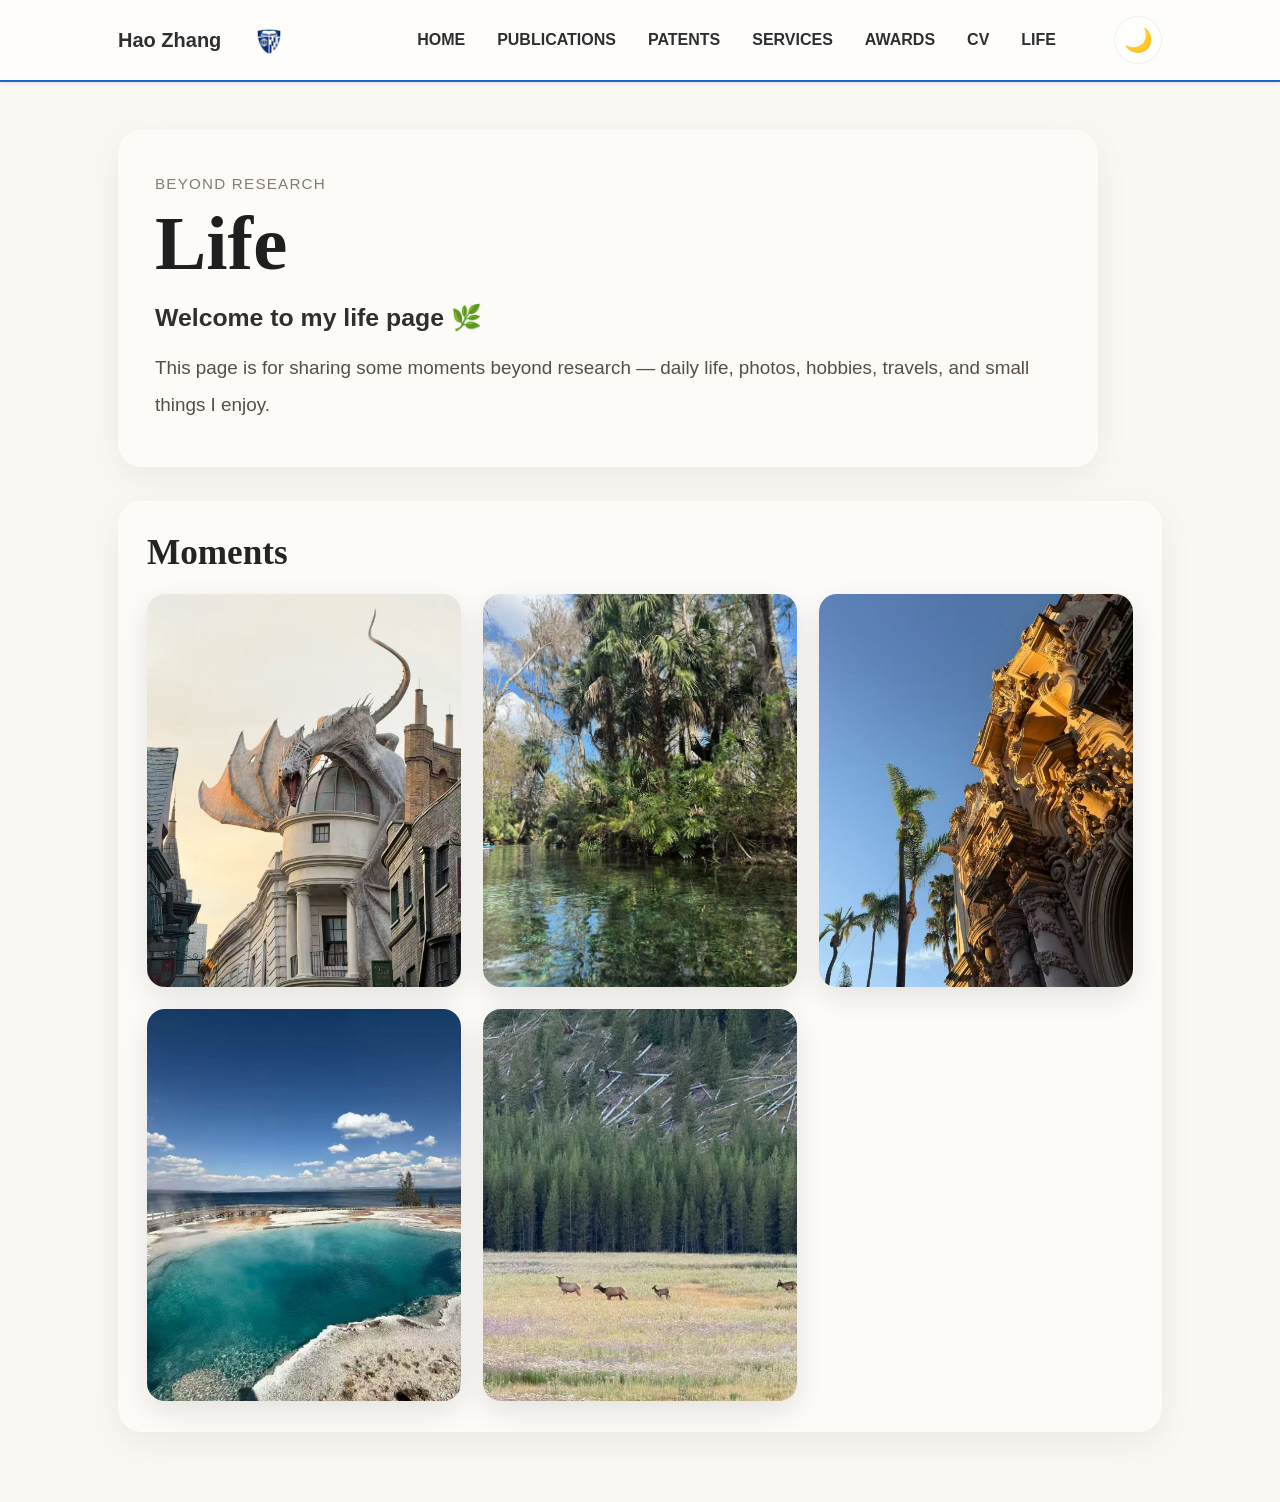
==== commit c0aa9acd: "ted" ====
--- a/life.html
+++ b/life.html
@@ -58,9 +58,11 @@
             <section class="life-section">
                 <h2 class="life-section-title">Moments</h2>
                 <div class="life-gallery">
-                    <img src="static/assets/img/life1.jpg" alt="life photo 1">
-                    <img src="static/assets/img/life2.jpg" alt="life photo 2">
-                    <img src="static/assets/img/life3.jpg" alt="life photo 3">
+                    <img src="static/assets/img/Orlando_universe.jpg" alt="life photo 1">
+                    <img src="static/assets/img/Orlando_silver_spring_kayaking.jpg" alt="life photo 2">
+                    <img src="static/assets/img/Sandiego_2.jpg" alt="life photo 3">
+                    <img src="static/assets/img/Yellowstone.jpg" alt="life photo 4">
+                    <img src="static/assets/img/Yellowstone2.jpg" alt="life photo 5">
                 </div>
             </section>
         </div>
